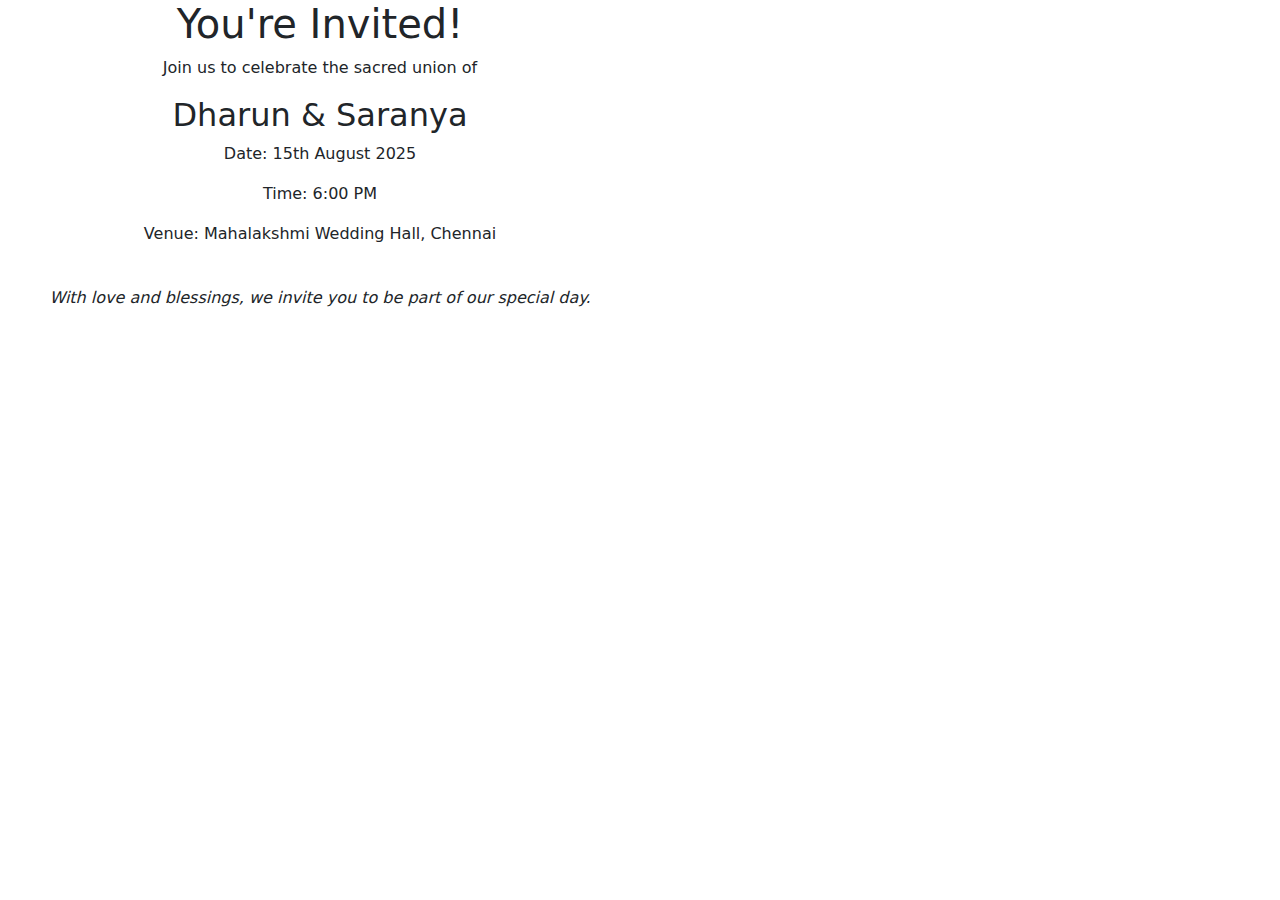
==== invitation.html @ 02670c97 "Update invitation.html" ====
<!DOCTYPE html>
<html lang="en">
<head>
  <meta charset="UTF-8">
  <meta name="viewport" content="width=device-width, initial-scale=1.0">
  <title>Dharun & Saranya - Invitation</title>
  <link href="https://stackpath.bootstrapcdn.com/bootstrap/5.3.0/css/bootstrap.min.css" rel="stylesheet">
  <link rel="stylesheet" href="style.css"> <!-- External CSS -->
</head>
<body>

  <div class="container-fluid">
    <div class="row">
      
      <!-- Left Section (Fixed Invitation Details) -->
      <div class="col-md-6 d-none d-md-flex align-items-center justify-content-center fixed-left">
        <div class="text-center">
          <h1>You're Invited!</h1>
          <p>Join us to celebrate the sacred union of</p>
          <h2>Dharun & Saranya</h2>
          <p>Date: 15th August 2025</p>
          <p>Time: 6:00 PM</p>
          <p>Venue: Mahalakshmi Wedding Hall, Chennai</p>
          <br>
          <p><em>With love and blessings, we invite you to be part of our special day.</em></p>
        </div>
      </div>

      <!-- Right Section (Scrollable Images) -->
      <div class="col-md-6 offset-md-6 col-12 scrollable-right">
        <div class="image-section" style="background-image: url('image1.jpg');"></div>
        <div class="image-section" style="background-image: url('image2.jpg');"></div>
        <div class="image-section" style="background-image: url('image3.jpg');"></div>
      </div>

    </div>
  </div>

  <!-- Bootstrap JS (Optional) -->
  <script src="https://code.jquery.com/jquery-3.6.0.min.js"></script>
  <script src="https://stackpath.bootstrapcdn.com/bootstrap/5.3.0/js/bootstrap.bundle.min.js"></script>

</body>
</html>
---- style.css ----
body.landing {
  margin: 0;
  padding: 0;
  background: url('background.jpg') no-repeat center center/cover;
  height: 100vh;
  font-family: 'Libre Baskerville', serif;
  display: flex;
  align-items: center;
  justify-content: center;
}

.overlay {
  background-color: rgba(51, 0, 0, 0.65);
  width: 100%;
  height: 100%;
  display: flex;
  align-items: center;
  justify-content: center;
  padding: 2rem;
  box-sizing: border-box;
}

.content {
  text-align: center;
  color: #fff8dc;
  max-width: 700px;
}

.invite {
  font-size: 1.3rem;
  margin: 0.5rem 0;
  line-height: 1.8;
}

.title {
  font-size: 2rem;
  margin-top: 1.5rem;
  margin-bottom: 0.5rem;
  line-height: 1.6;
  font-family: 'Libre Baskerville', serif;
}

.names {
  font-size: 2.8rem;
  font-weight: bold;
  color: #FFD700;
  margin-bottom: 2rem;
  font-family: 'Great Vibes', cursive;
}

.btn {
  display: inline-block;
  padding: 14px 30px;
  background-color: #FFD700;
  color: #4B0000;
  text-decoration: none;
  font-weight: bold;
  border-radius: 30px;
  box-shadow: 0 0 12px 4px rgba(255, 215, 0, 0.5);
  transition: all 0.3s ease;
  font-size: 1rem;
}

.btn:hover {
  background-color: #ffc107;
  box-shadow: 0 0 16px 6px rgba(255, 215, 0, 0.7);
}
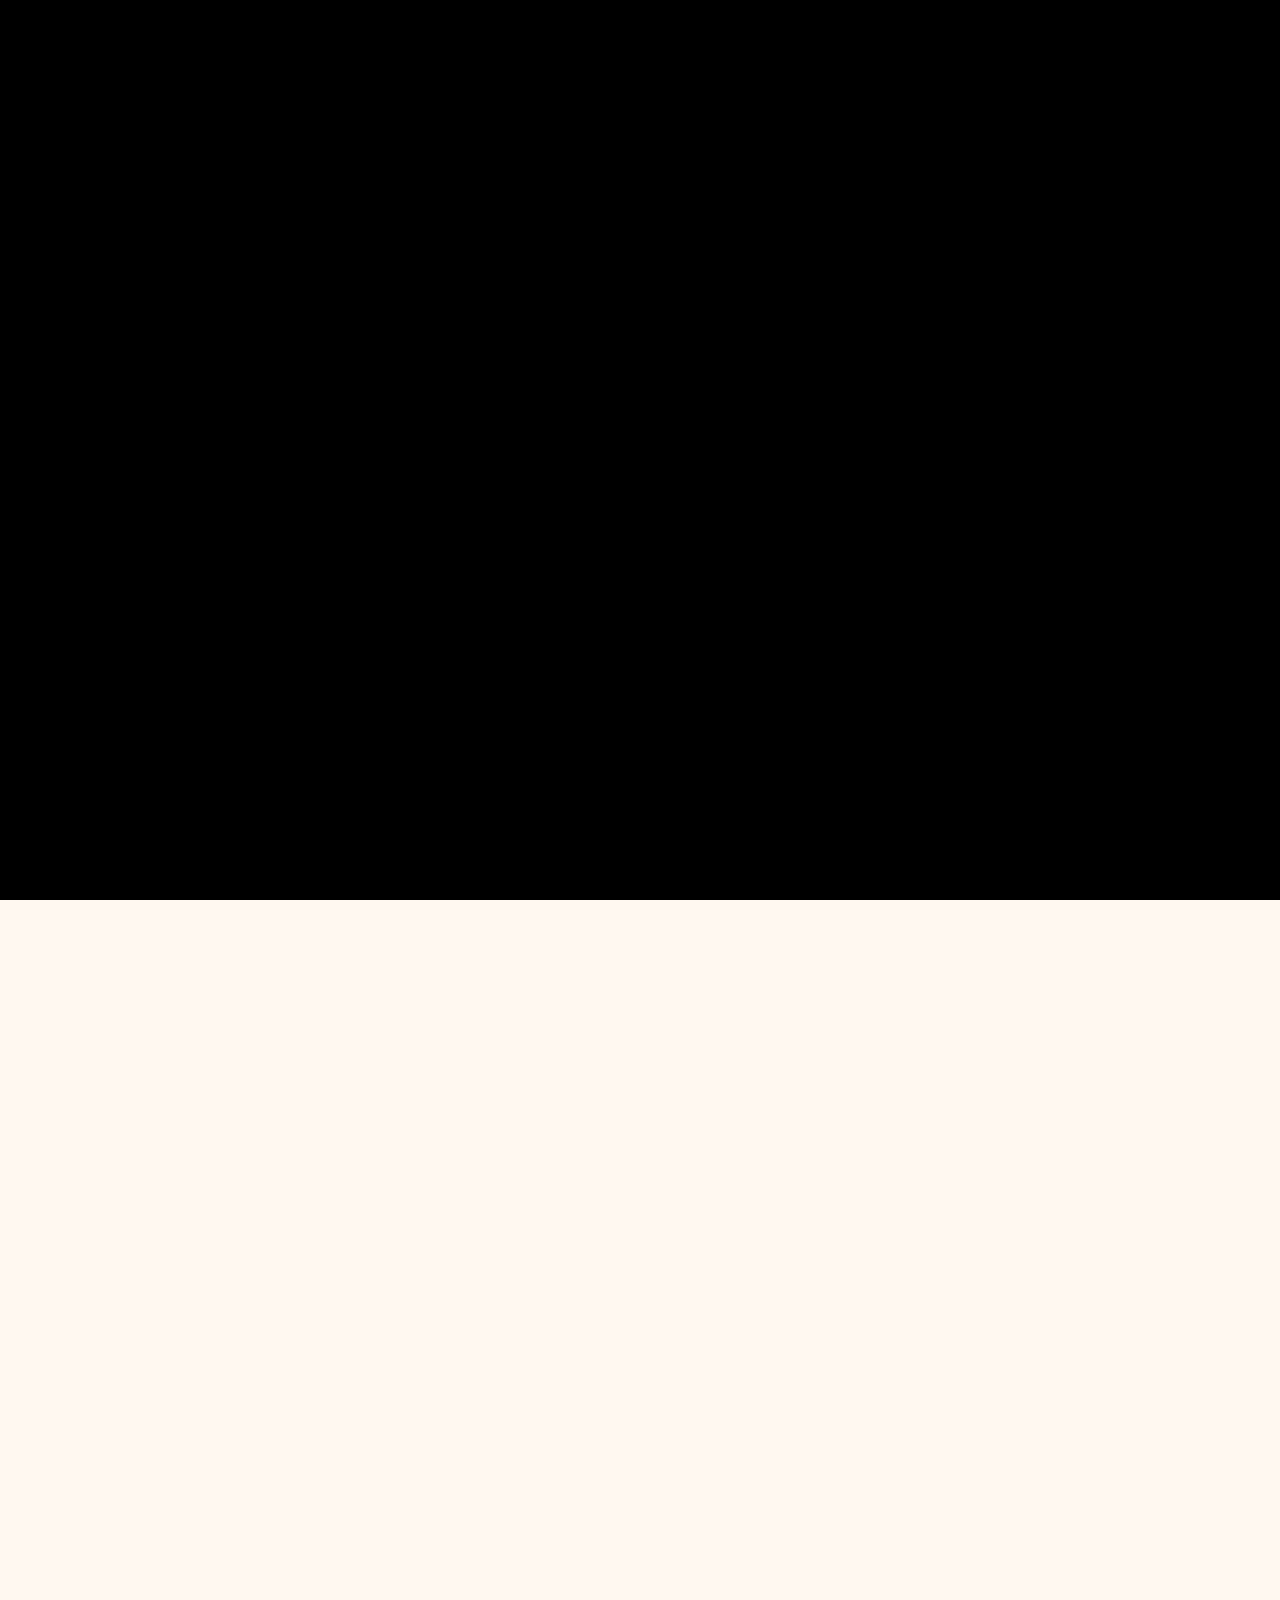
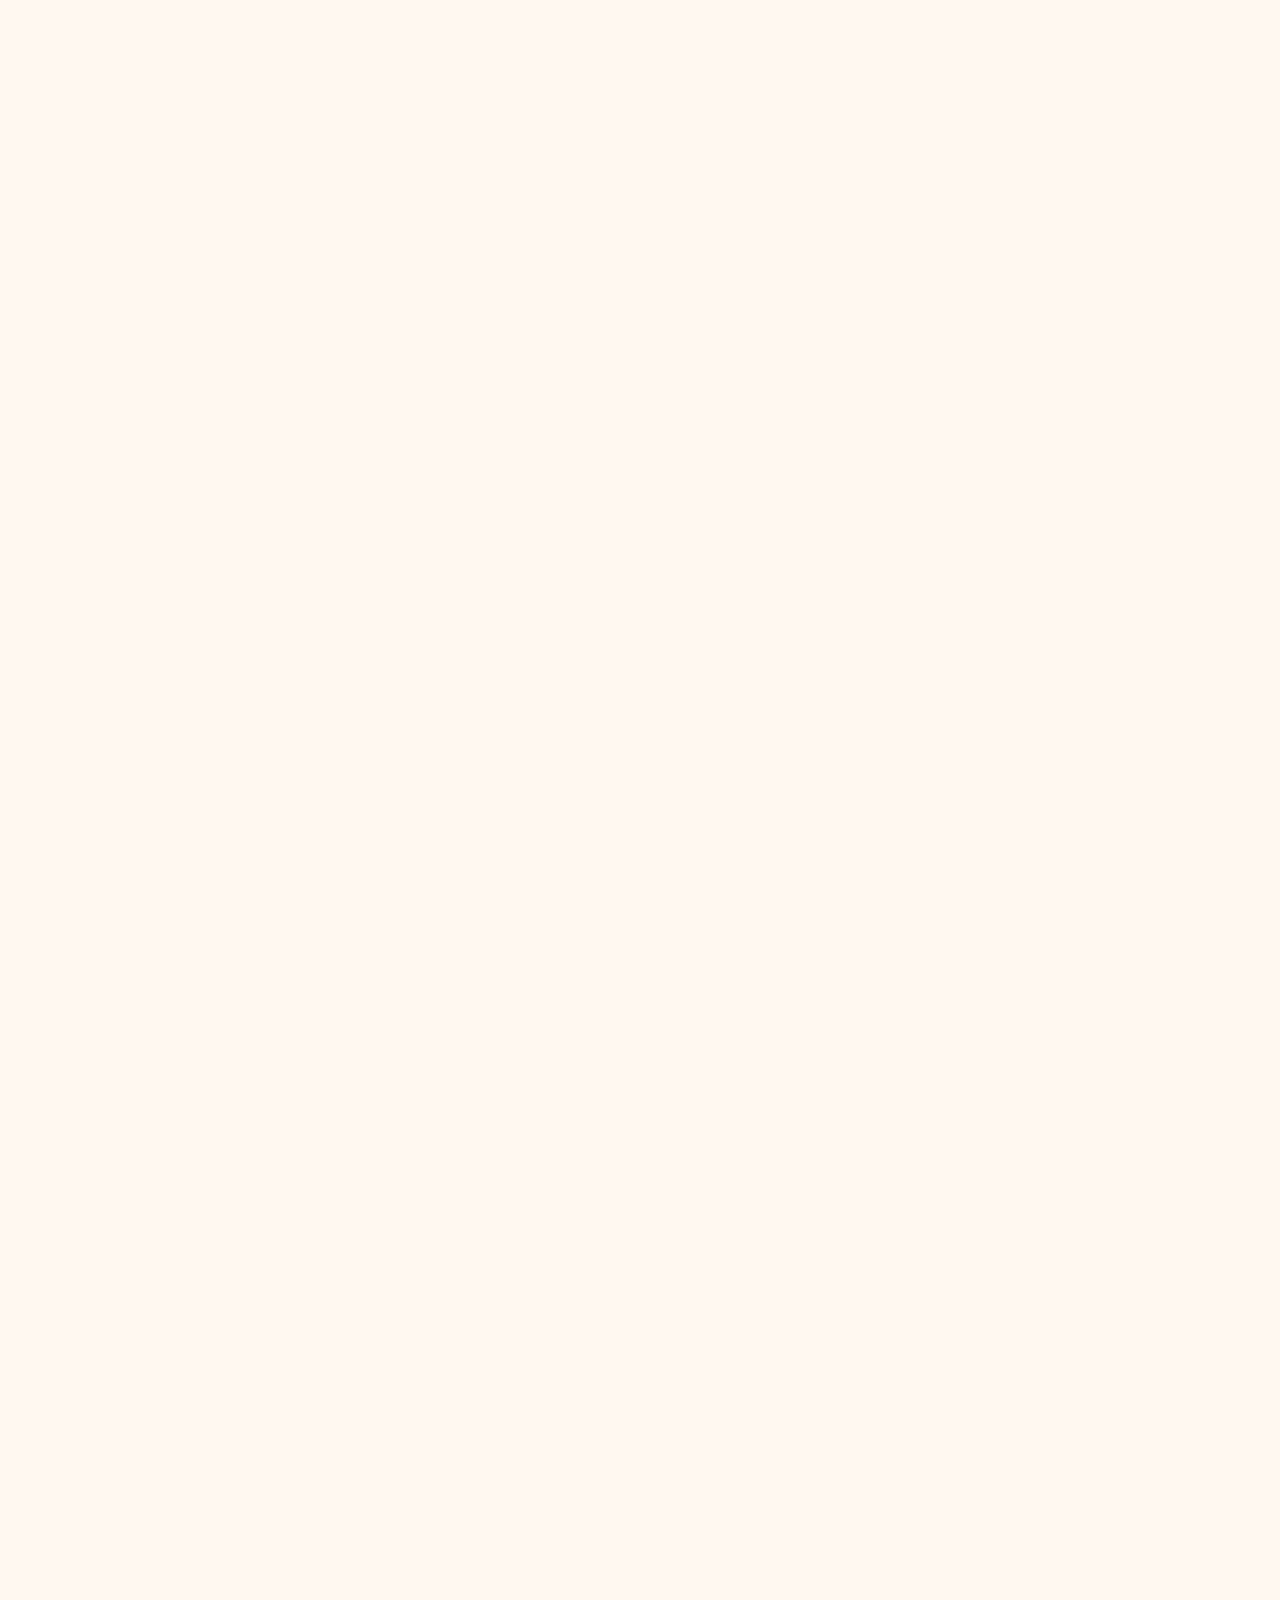
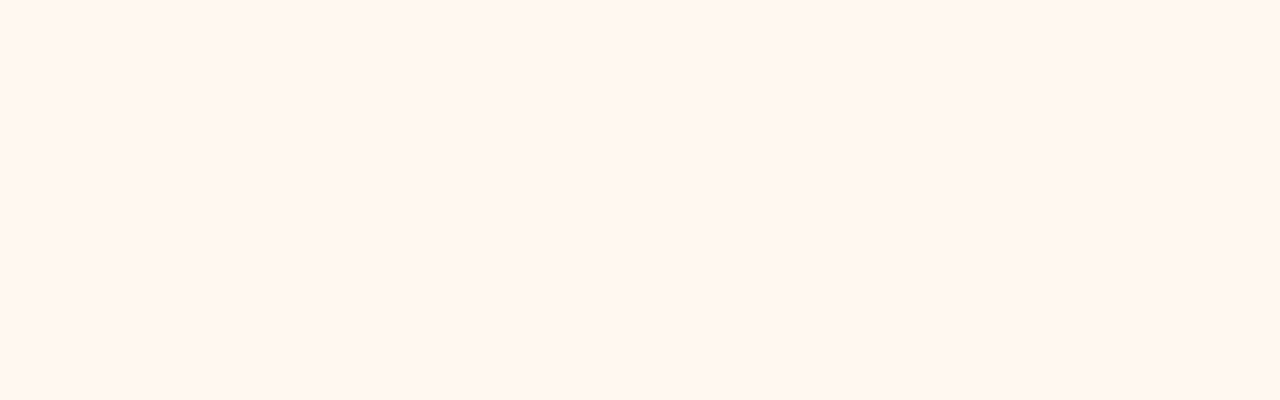
==== commit 3960e257: "Update invitation.html" ====
--- a/invitation.html
+++ b/invitation.html
@@ -3,40 +3,30 @@
 <head>
   <meta charset="UTF-8">
   <meta name="viewport" content="width=device-width, initial-scale=1.0">
-  <title>Dharun & Saranya - Invitation</title>
+  <title>Dineswar & Raynusha - Invitation</title>
   <link href="https://stackpath.bootstrapcdn.com/bootstrap/5.3.0/css/bootstrap.min.css" rel="stylesheet">
-  <link rel="stylesheet" href="style.css"> <!-- External CSS -->
+  <link rel="stylesheet" href="style.css">
 </head>
 <body>
 
-  <div class="container-fluid">
-    <div class="row">
-      
-      <!-- Left Section (Fixed Invitation Details) -->
-      <div class="col-md-6 d-none d-md-flex align-items-center justify-content-center fixed-left">
-        <div class="text-center">
-          <h1>You're Invited!</h1>
-          <p>Join us to celebrate the sacred union of</p>
-          <h2>Dharun & Saranya</h2>
-          <p>Date: 15th August 2025</p>
-          <p>Time: 6:00 PM</p>
-          <p>Venue: Mahalakshmi Wedding Hall, Chennai</p>
-          <br>
-          <p><em>With love and blessings, we invite you to be part of our special day.</em></p>
-        </div>
-      </div>
+  <div class="main-content">
 
-      <!-- Right Section (Scrollable Images) -->
-      <div class="col-md-6 offset-md-6 col-12 scrollable-right">
-        <div class="image-section" style="background-image: url('image1.jpg');"></div>
-        <div class="image-section" style="background-image: url('image2.jpg');"></div>
-        <div class="image-section" style="background-image: url('image3.jpg');"></div>
-      </div>
+    <!-- Video Section -->
+    <div class="video-section">
+      <video autoplay muted loop playsinline>
+        <source src="your-video.mp4" type="video/mp4">
+        Your browser does not support the video tag.
+      </video>
+    </div>
 
-    </div>
+    <!-- Image Sections -->
+    <div class="image-section" style="background-image: url('image1.png');"></div>
+    <div class="image-section" style="background-image: url('image2.png');"></div>
+    <div class="image-section" style="background-image: url('image3.jpg');"></div>
+
   </div>
 
-  <!-- Bootstrap JS (Optional) -->
+  <!-- Bootstrap JS -->
   <script src="https://code.jquery.com/jquery-3.6.0.min.js"></script>
   <script src="https://stackpath.bootstrapcdn.com/bootstrap/5.3.0/js/bootstrap.bundle.min.js"></script>
 
--- a/style.css
+++ b/style.css
@@ -66,3 +66,68 @@
   background-color: #ffc107;
   box-shadow: 0 0 16px 6px rgba(255, 215, 0, 0.7);
 }
+
+/* General styling */
+body {
+  background-color: #fff8f0;
+  font-family: Georgia, serif;
+  color: #4B0000;
+  margin: 0;
+  padding: 0;
+}
+
+/* Fixed Left Section */
+.fixed-left {
+  position: fixed;
+  top: 0;
+  left: 0;
+  width: 50%;
+  height: 100vh;
+  background-color: black;
+  color: white;
+  text-align: center;
+  display: flex;
+  align-items: center;
+  justify-content: center;
+  padding: 20px;
+}
+
+/* Scrollable Right Section */
+.scrollable-right {
+  padding-left: 0;
+  padding-right: 0;
+  margin-left: 50%;
+}
+
+/* Full-screen video */
+.video-section {
+  height: 100vh;
+  display: flex;
+  align-items: center;
+  justify-content: center;
+  background: black;
+}
+
+.video-section video {
+  width: 100%;
+  height: 100%;
+  object-fit: cover;
+}
+
+/* Full-screen images */
+.image-section {
+  height: 100vh;
+  background-size: cover;
+  background-position: center;
+}
+
+/* Mobile Adjustments */
+@media (max-width: 767.98px) {
+  .fixed-left {
+    display: none;
+  }
+  .scrollable-right {
+    margin-left: 0;
+  }
+}
+
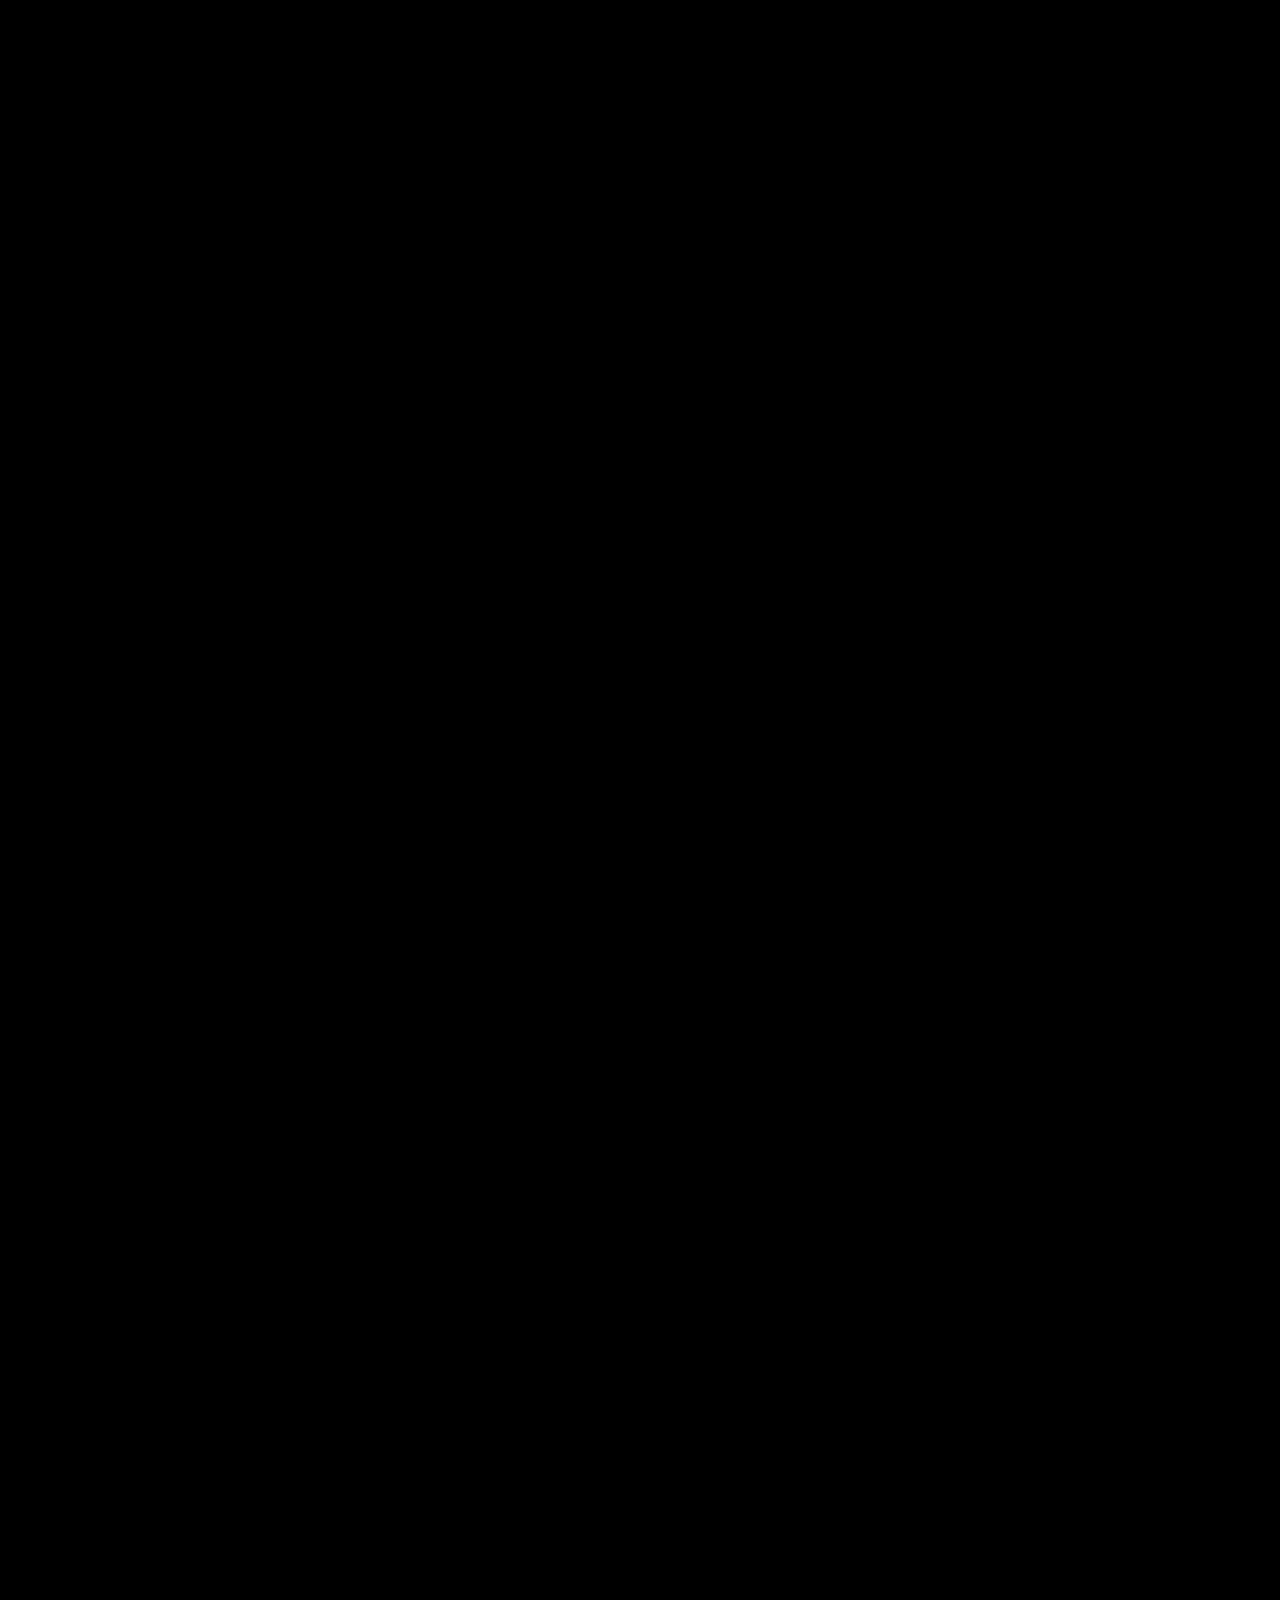
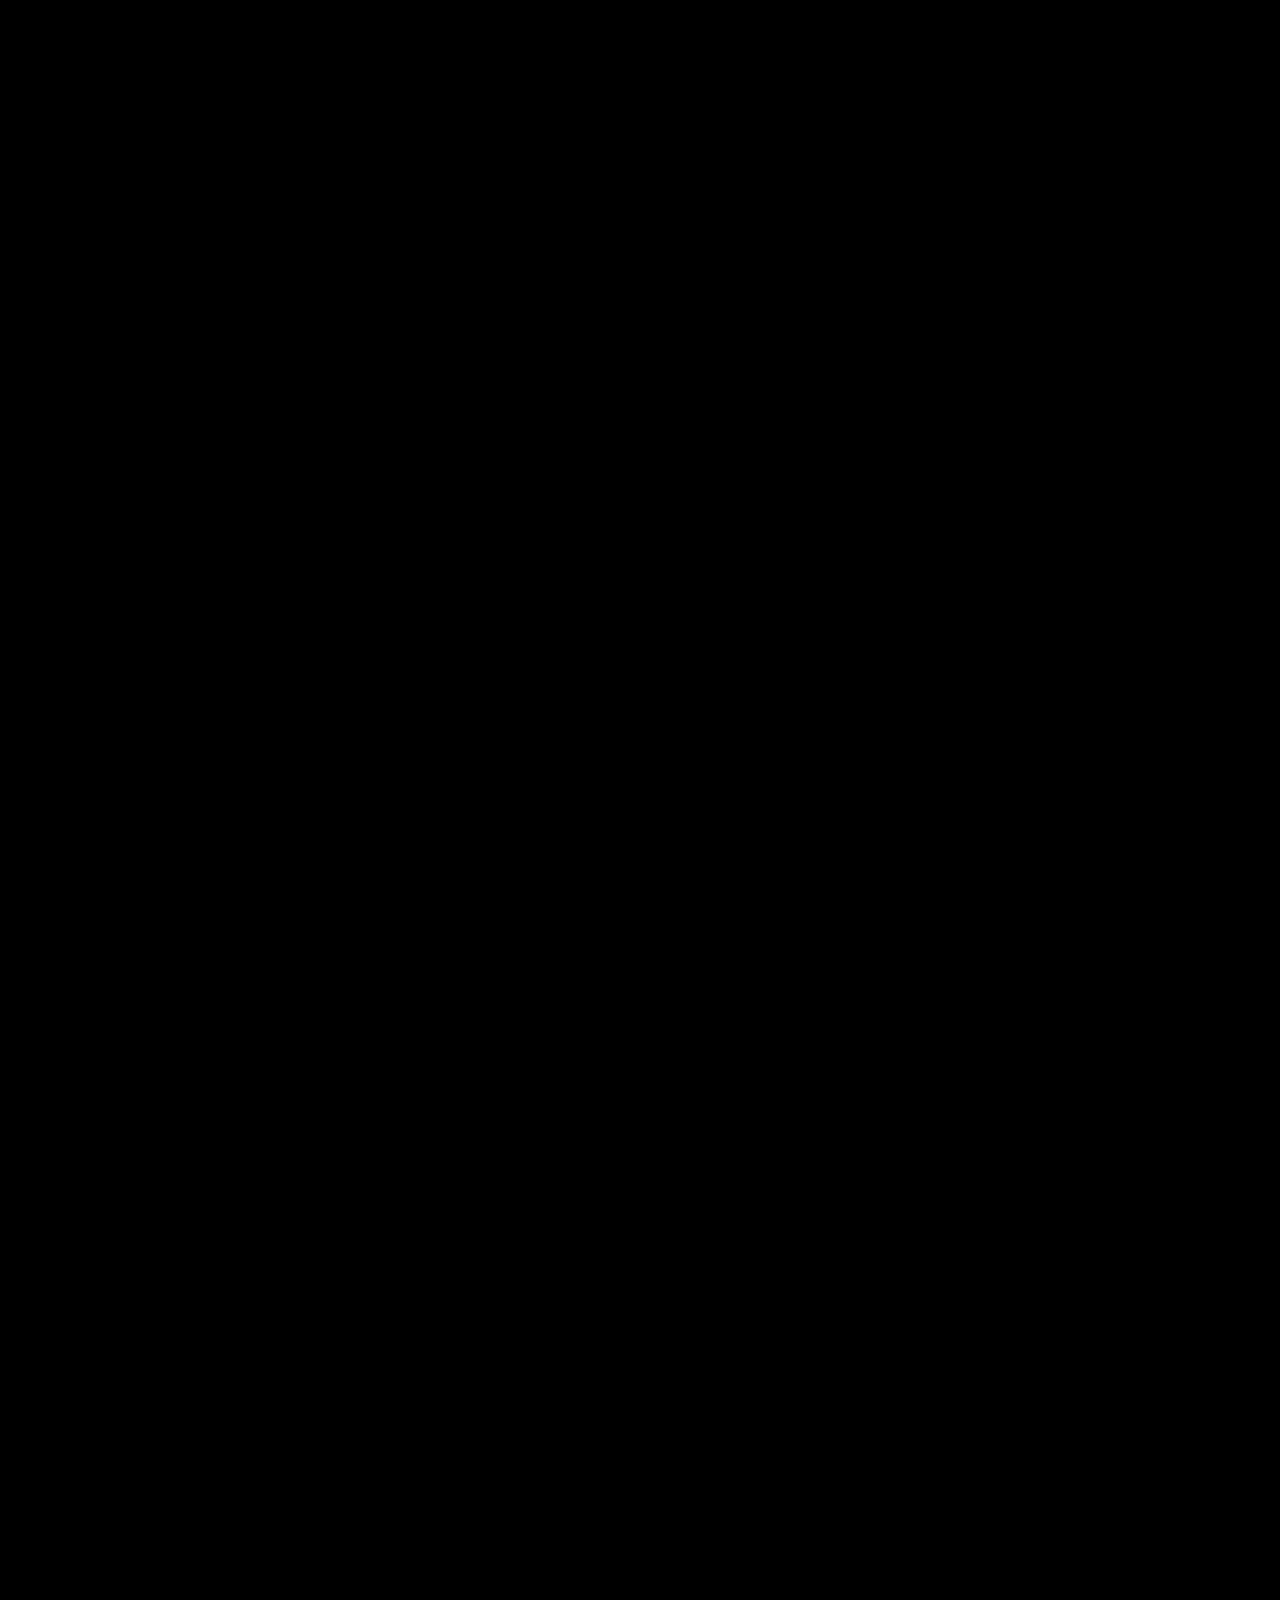
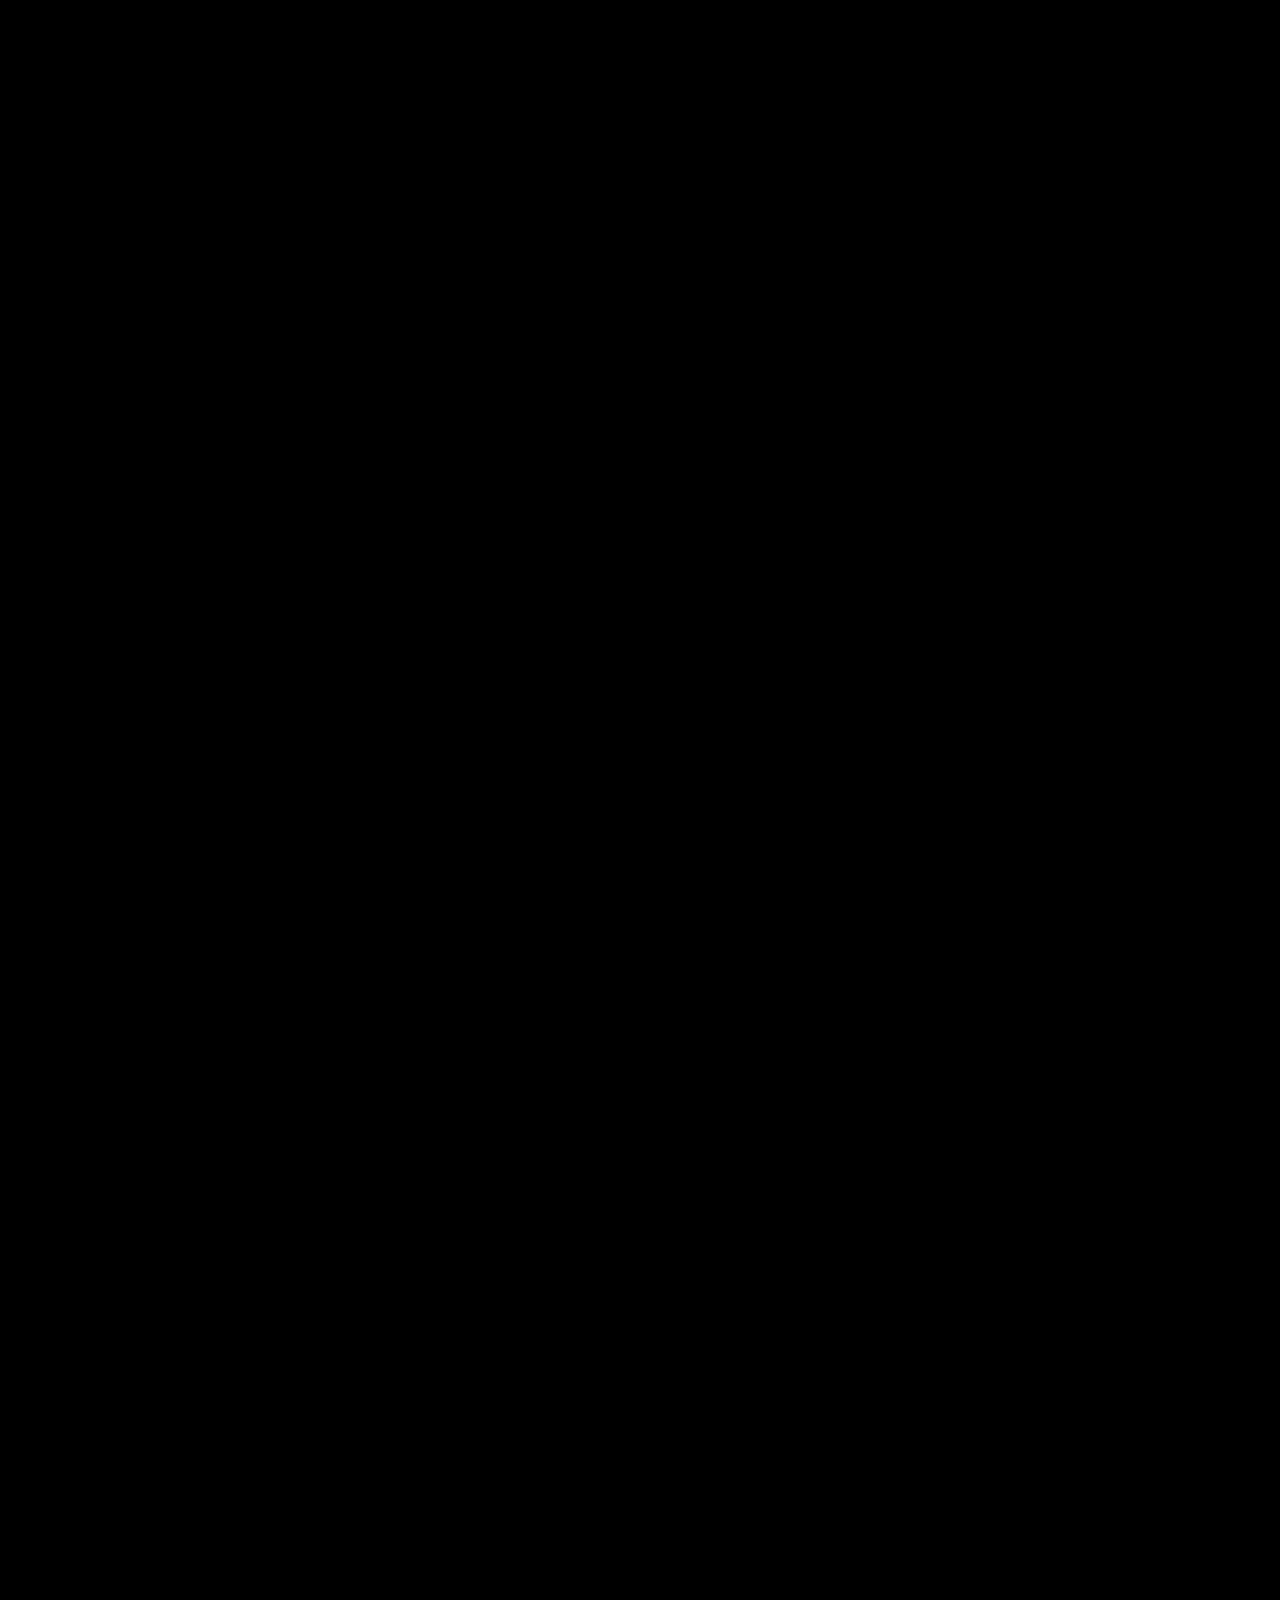
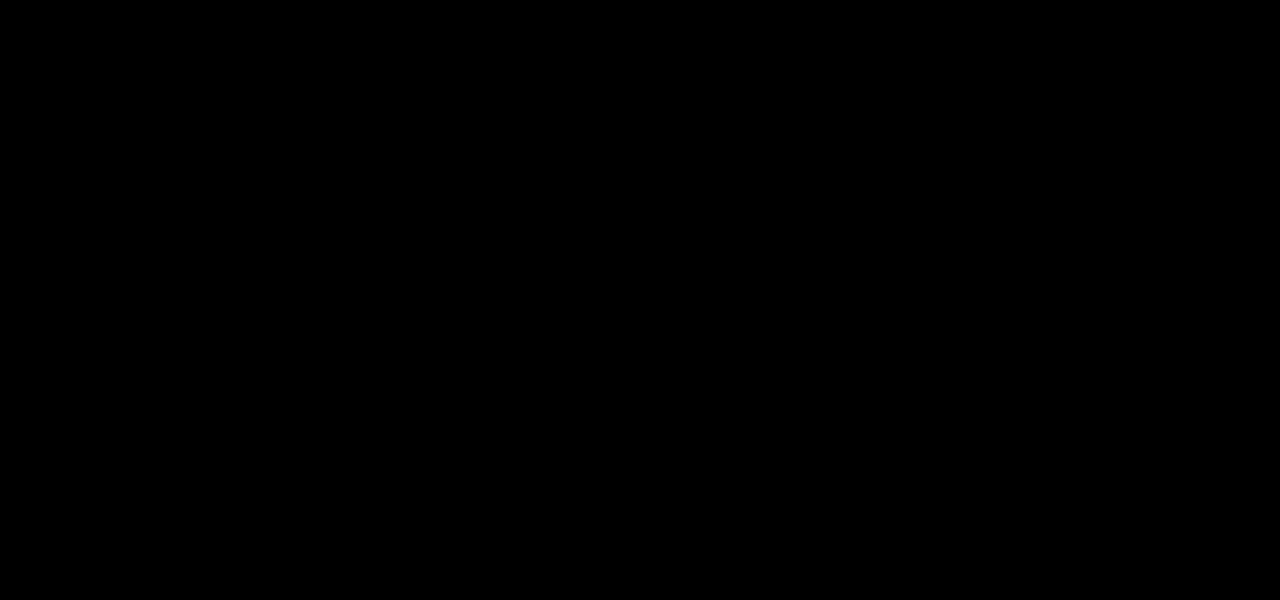
==== commit 1c84af78: "Update invitation.html" ====
--- a/invitation.html
+++ b/invitation.html
@@ -19,6 +19,18 @@
       </video>
     </div>
 
+    <div class="video-section">
+        <video autoplay muted loop>
+            <source src="video 2.mp4" type="video/mp4">
+        </video>
+    </div>
+
+    <div class="video-section">
+        <video autoplay muted loop>
+            <source src="video 3.mp4" type="video/mp4">
+        </video>
+    </div>
+    
     <!-- Image Sections -->
     <div class="image-section" style="background-image: url('image1.png');"></div>
     <div class="image-section" style="background-image: url('image2.png');"></div>
--- a/style.css
+++ b/style.css
@@ -1,15 +1,58 @@
-
-body.landing {
+/* General Reset */
+body, html {
   margin: 0;
   padding: 0;
+  width: 100%;
+  height: 100%;
+  overflow-x: hidden;
+  font-family: 'Libre Baskerville', serif;
+  background: black;
+}
+
+/* Main Content Wrapper */
+.main-content {
+  display: flex;
+  flex-direction: column;
+  align-items: center;
+  width: 100%;
+}
+
+/* Fullscreen Media Container (Video & Images) */
+.video-section, .image-section {
+  width: 56.25vw; /* 9:16 aspect ratio */
+  height: 100vh;
+  max-width: 1080px;
+  max-height: 1920px;
+  display: flex;
+  align-items: center;
+  justify-content: center;
+  overflow: hidden;
+  position: relative;
+}
+
+/* Video Styling */
+.video-section video {
+  width: 100%;
+  height: 100%;
+  object-fit: cover;
+}
+
+/* Image Styling */
+.image-section {
+  background-size: cover;
+  background-position: center;
+}
+
+/* Landing Page Background */
+body.landing {
   background: url('background.jpg') no-repeat center center/cover;
   height: 100vh;
-  font-family: 'Libre Baskerville', serif;
   display: flex;
   align-items: center;
   justify-content: center;
 }
 
+/* Overlay */
 .overlay {
   background-color: rgba(51, 0, 0, 0.65);
   width: 100%;
@@ -21,26 +64,29 @@
   box-sizing: border-box;
 }
 
+/* Centered Content */
 .content {
   text-align: center;
   color: #fff8dc;
   max-width: 700px;
 }
 
+/* Invitation Text */
 .invite {
   font-size: 1.3rem;
   margin: 0.5rem 0;
   line-height: 1.8;
 }
 
+/* Title */
 .title {
   font-size: 2rem;
   margin-top: 1.5rem;
   margin-bottom: 0.5rem;
   line-height: 1.6;
-  font-family: 'Libre Baskerville', serif;
 }
 
+/* Names */
 .names {
   font-size: 2.8rem;
   font-weight: bold;
@@ -49,6 +95,7 @@
   font-family: 'Great Vibes', cursive;
 }
 
+/* Button */
 .btn {
   display: inline-block;
   padding: 14px 30px;
@@ -67,67 +114,16 @@
   box-shadow: 0 0 16px 6px rgba(255, 215, 0, 0.7);
 }
 
-/* General styling */
-body {
-  background-color: #fff8f0;
-  font-family: Georgia, serif;
-  color: #4B0000;
-  margin: 0;
-  padding: 0;
+/* Mobile Adjustments */
+@media (max-width: 1080px) {
+  .video-section, .image-section {
+    width: 100vw;
+    height: 177.78vw; /* Maintain 9:16 ratio */
+  }
 }
 
-/* Fixed Left Section */
-.fixed-left {
-  position: fixed;
-  top: 0;
-  left: 0;
-  width: 50%;
-  height: 100vh;
-  background-color: black;
-  color: white;
-  text-align: center;
-  display: flex;
-  align-items: center;
-  justify-content: center;
-  padding: 20px;
-}
-
-/* Scrollable Right Section */
-.scrollable-right {
-  padding-left: 0;
-  padding-right: 0;
-  margin-left: 50%;
-}
-
-/* Full-screen video */
-.video-section {
-  height: 100vh;
-  display: flex;
-  align-items: center;
-  justify-content: center;
-  background: black;
-}
-
-.video-section video {
-  width: 100%;
-  height: 100%;
-  object-fit: cover;
-}
-
-/* Full-screen images */
-.image-section {
-  height: 100vh;
-  background-size: cover;
-  background-position: center;
-}
-
-/* Mobile Adjustments */
 @media (max-width: 767.98px) {
-  .fixed-left {
-    display: none;
-  }
   .scrollable-right {
     margin-left: 0;
   }
 }
-
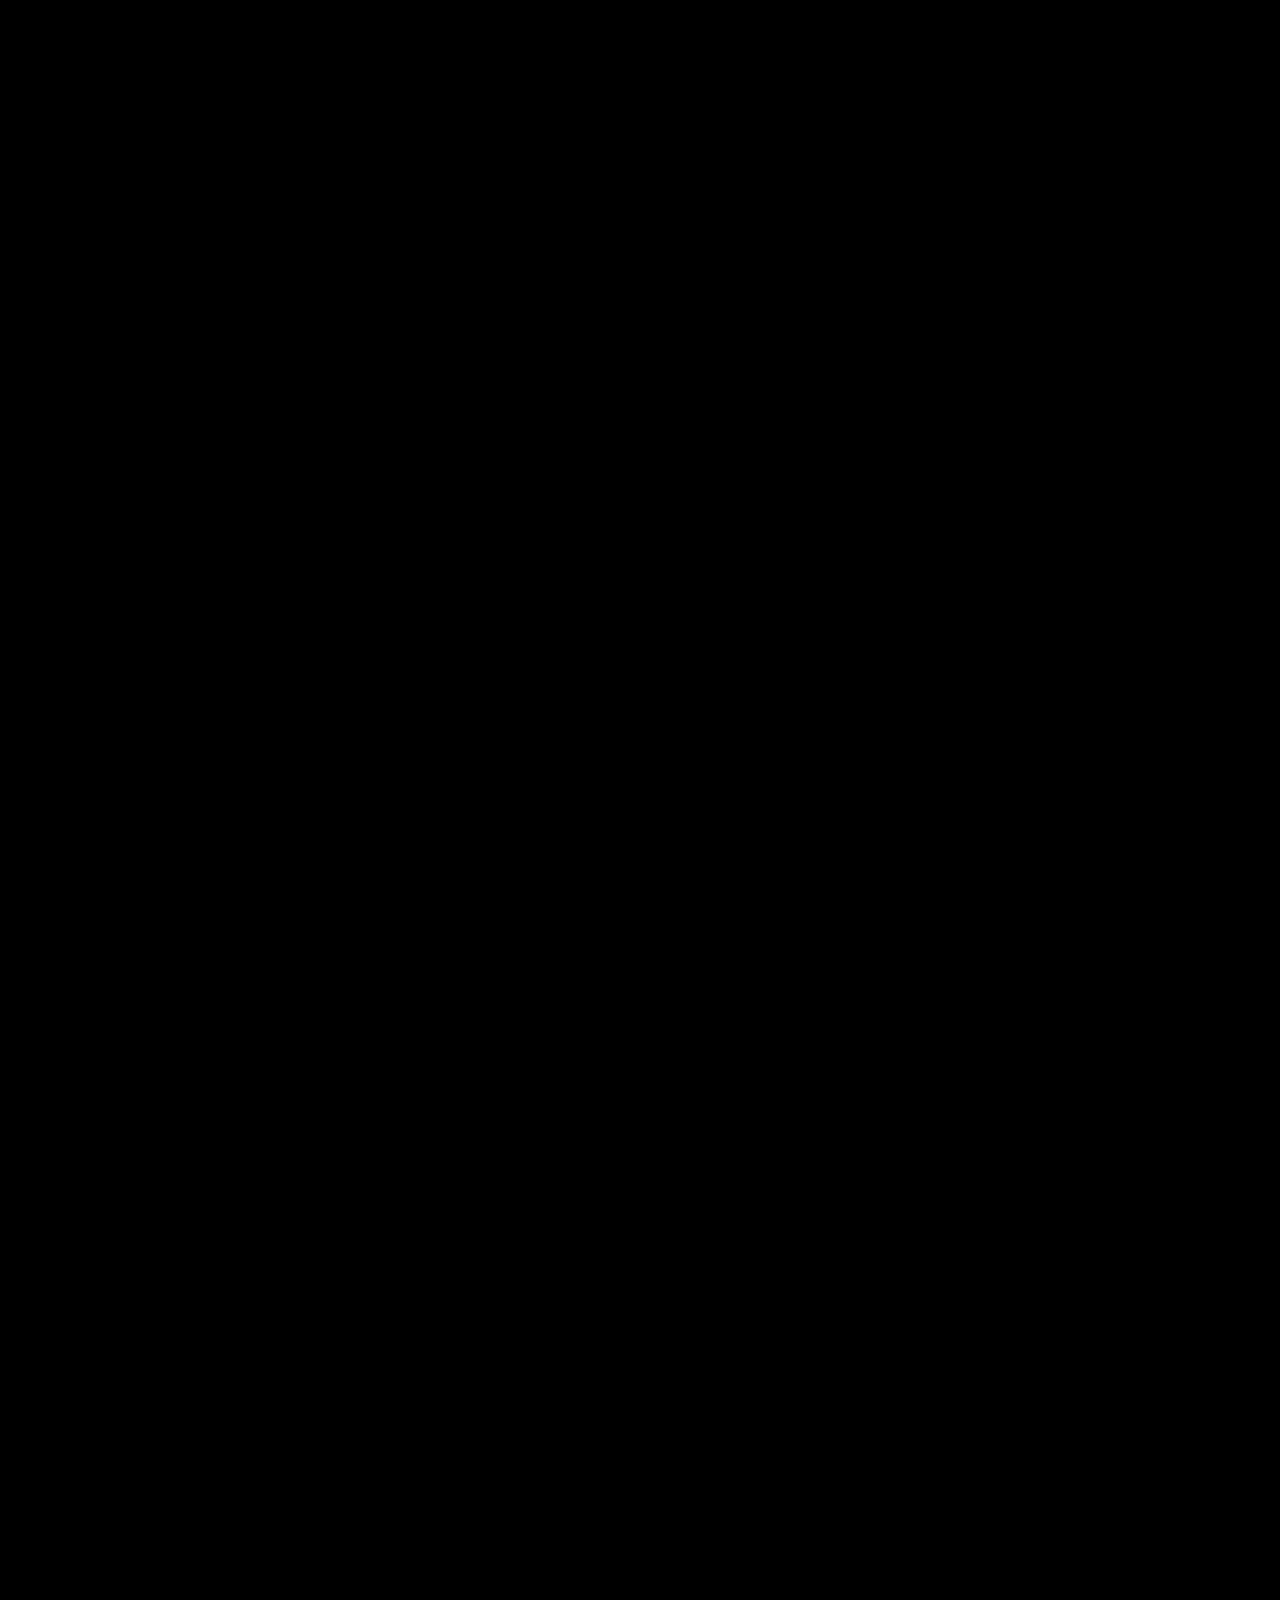
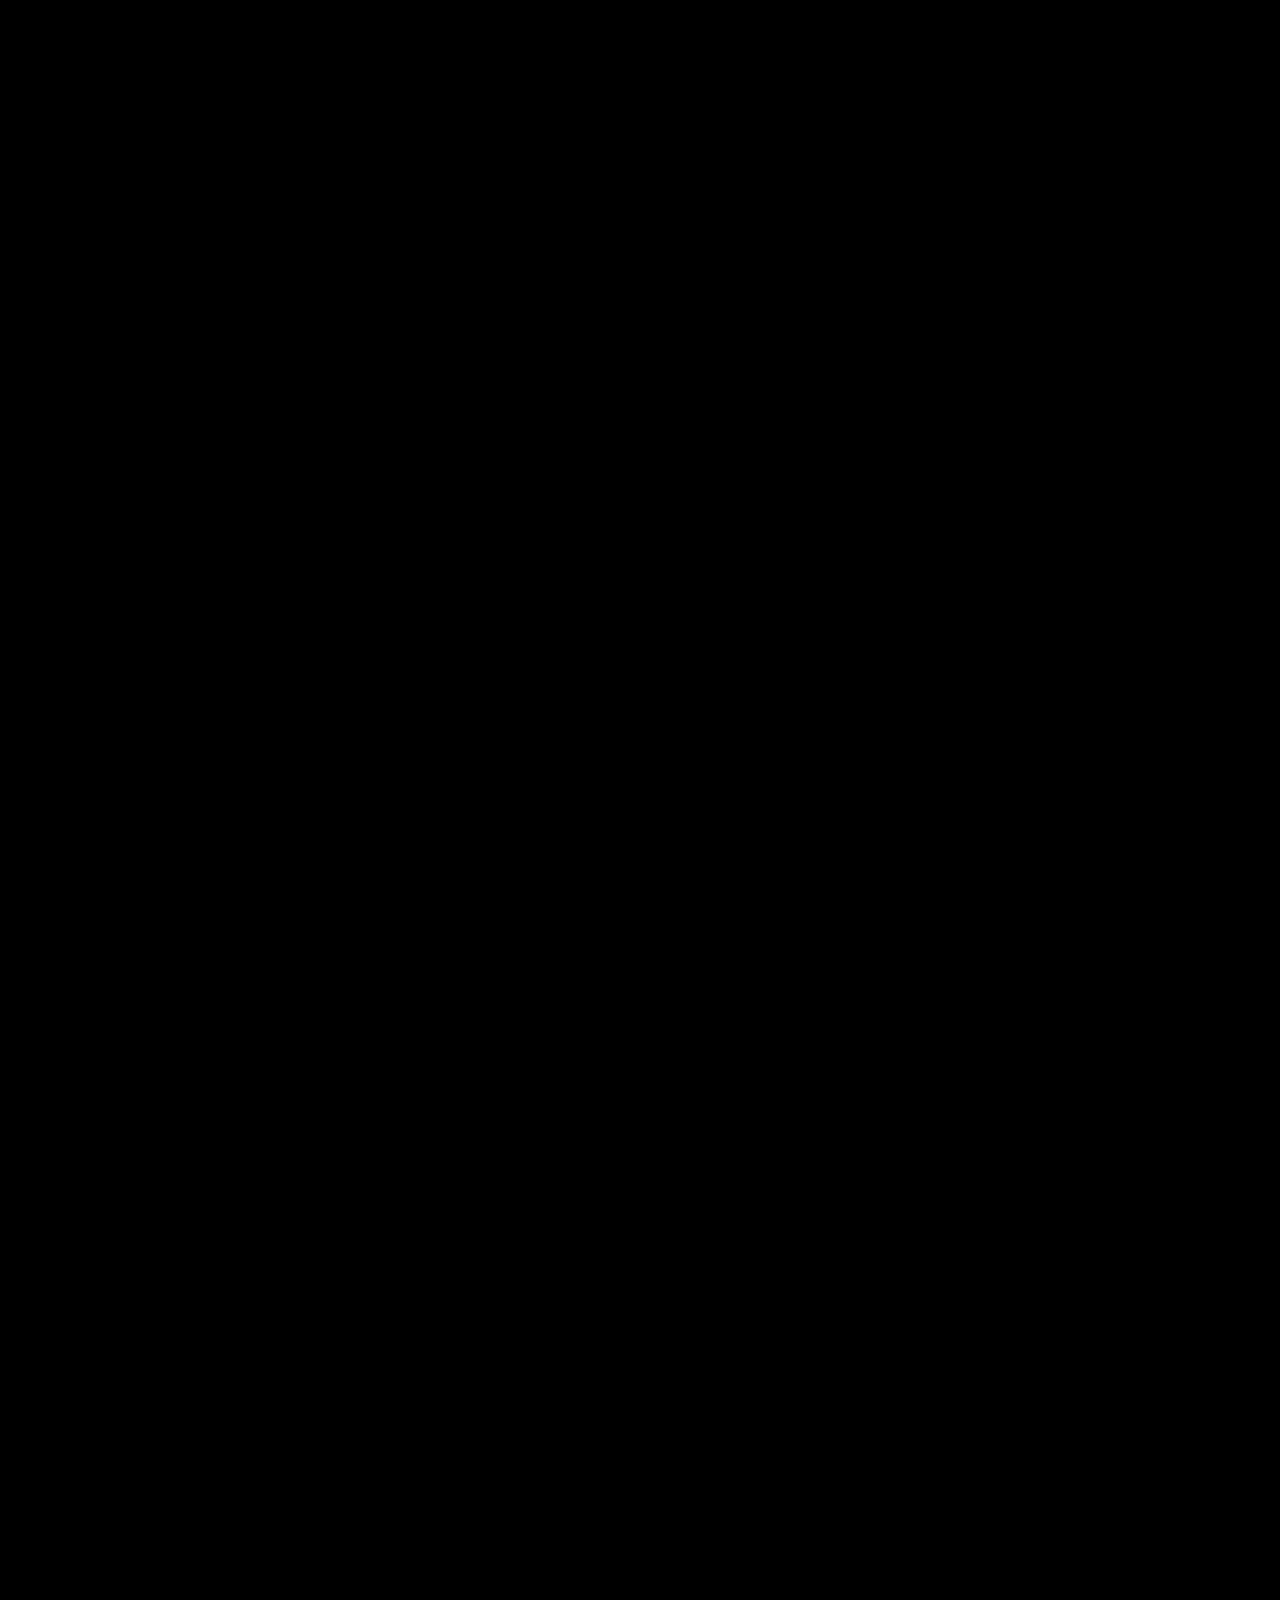
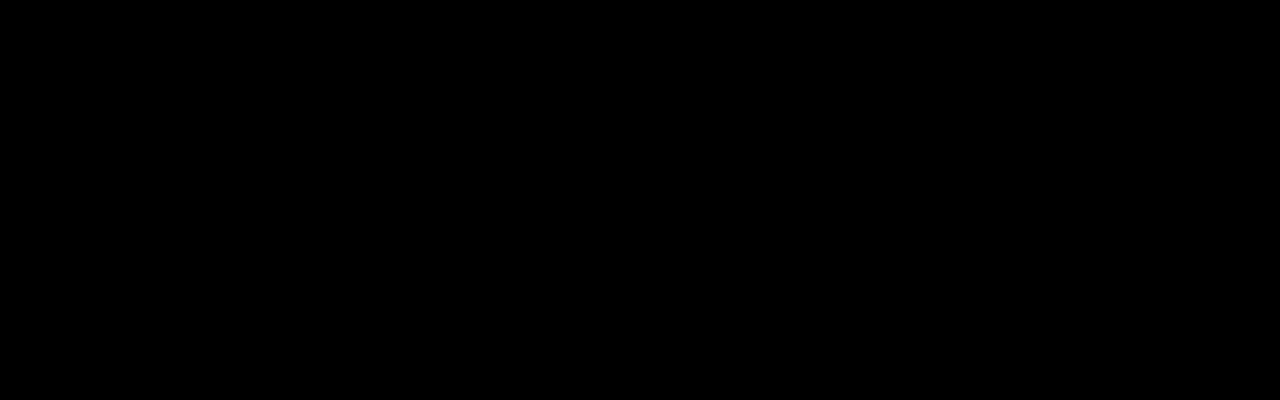
==== commit b06664b0: "Update invitation.html" ====
--- a/invitation.html
+++ b/invitation.html
@@ -20,22 +20,22 @@
     </div>
 
     <div class="video-section">
-        <video autoplay muted loop>
-            <source src="video 2.mp4" type="video/mp4">
-        </video>
+      <video autoplay muted loop playsinline>
+        <source src="video 2.mp4" type="video/mp4">
+        Your browser does not support the video tag.
+      </video>
     </div>
 
     <div class="video-section">
-        <video autoplay muted loop>
-            <source src="video 3.mp4" type="video/mp4">
-        </video>
+      <video autoplay muted loop playsinline>
+        <source src="video 3.mp4" type="video/mp4">
+        Your browser does not support the video tag.
+      </video>
     </div>
     
     <!-- Image Sections -->
     <div class="image-section" style="background-image: url('image1.png');"></div>
-    <div class="image-section" style="background-image: url('image2.png');"></div>
-    <div class="image-section" style="background-image: url('image3.jpg');"></div>
-
+    
   </div>
 
   <!-- Bootstrap JS -->
--- a/style.css
+++ b/style.css
@@ -127,3 +127,29 @@
     margin-left: 0;
   }
 }
+
+document.addEventListener("DOMContentLoaded", function () {
+    const videos = document.querySelectorAll("video");
+
+    function handleVideoPlayback() {
+        videos.forEach((video, index) => {
+            const rect = video.getBoundingClientRect();
+            const windowHeight = window.innerHeight;
+
+            if (index === 0) {
+                // Ensure the first video always plays
+                if (video.paused) video.play();
+            } else {
+                // Play other videos only when 60% visible
+                if (rect.top >= -0.6 * rect.height && rect.top <= 0.4 * windowHeight) {
+                    if (video.paused) video.play();
+                } else {
+                    video.pause();
+                }
+            }
+        });
+    }
+
+    window.addEventListener("scroll", handleVideoPlayback);
+    handleVideoPlayback(); // Run once on page load
+});
